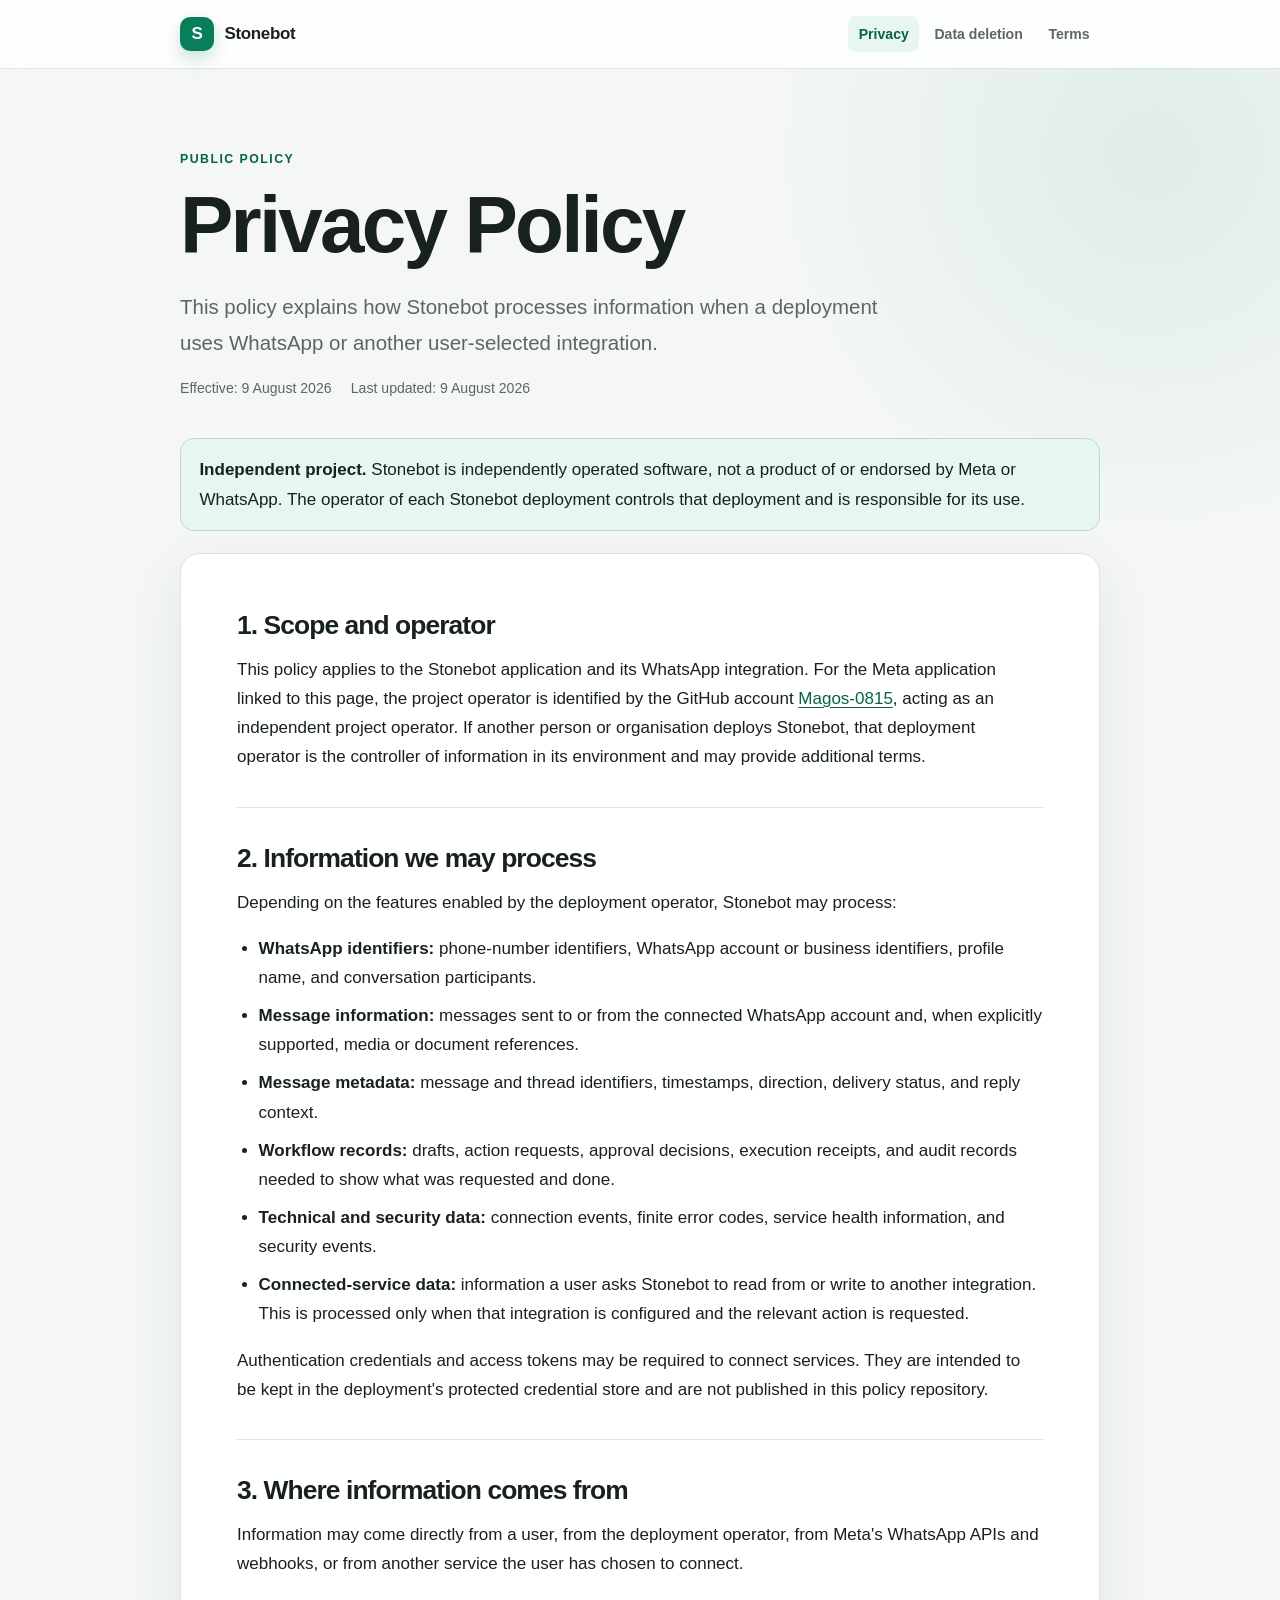
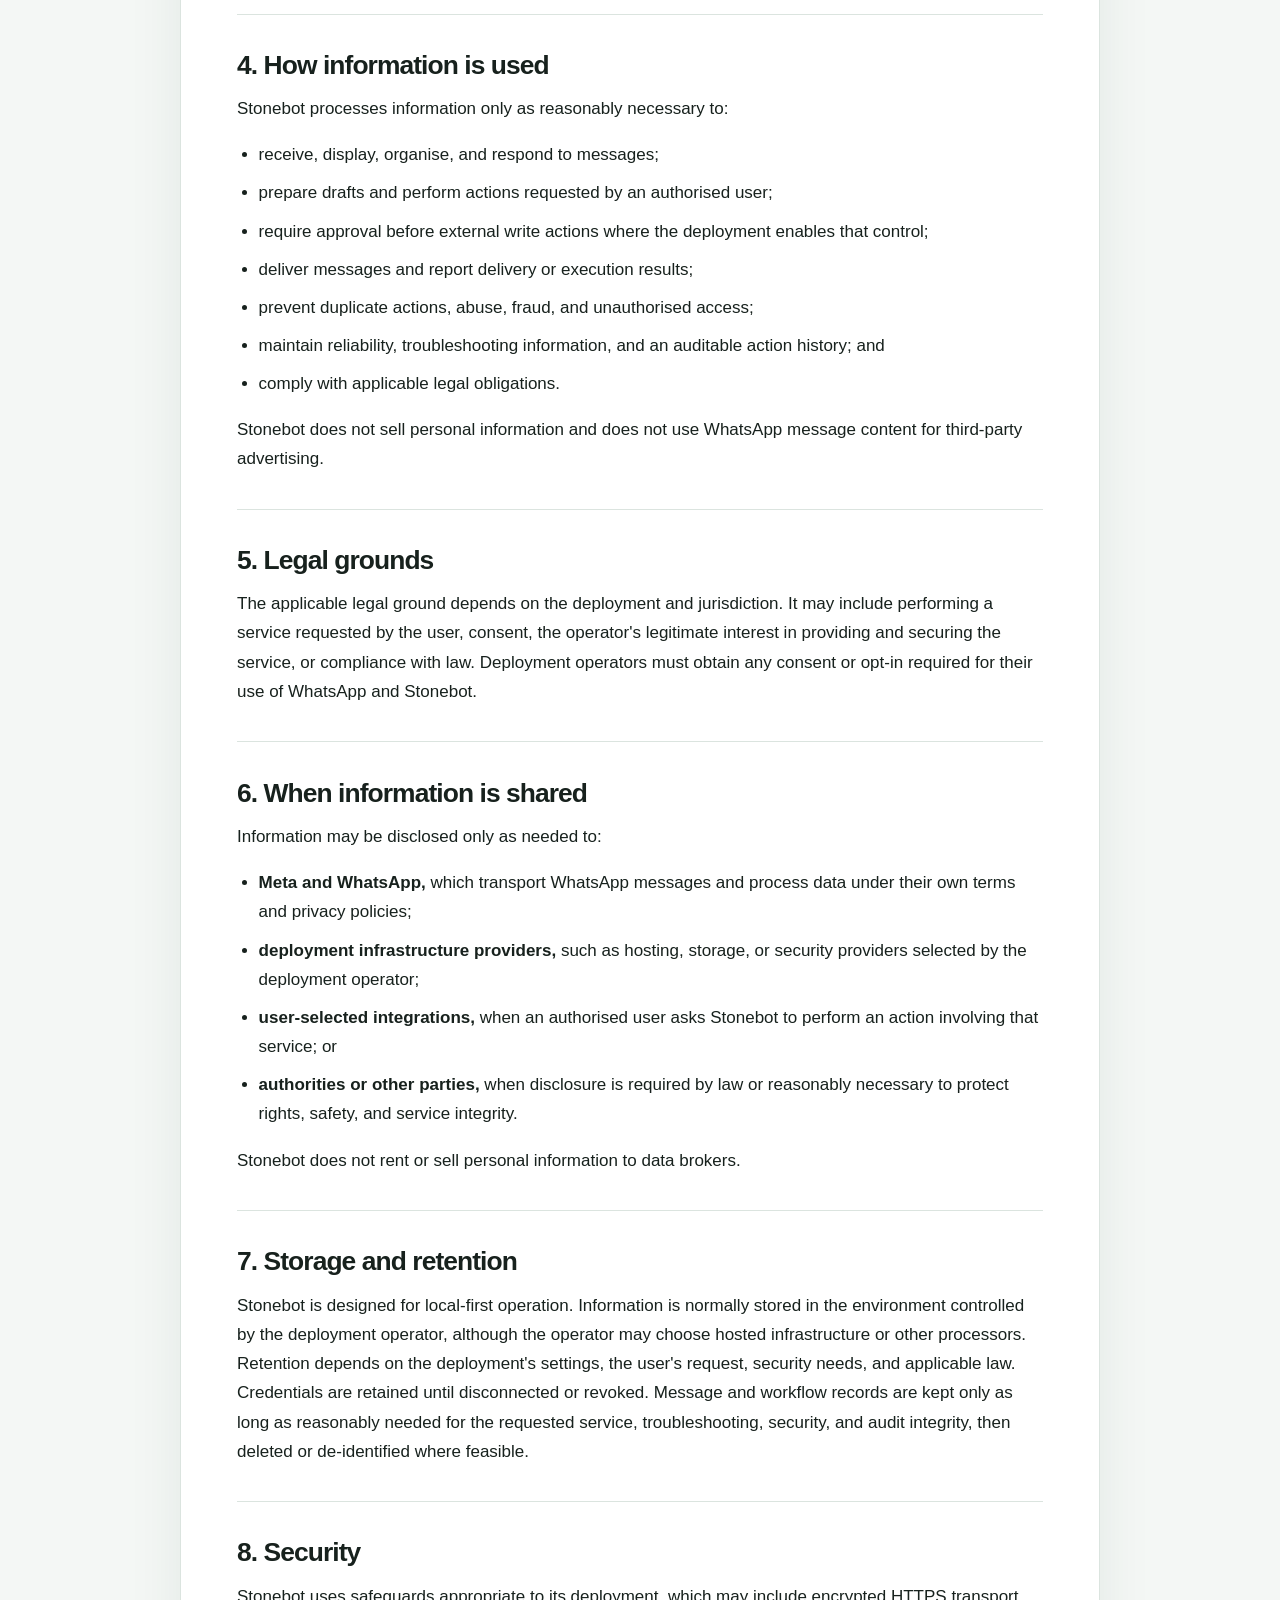
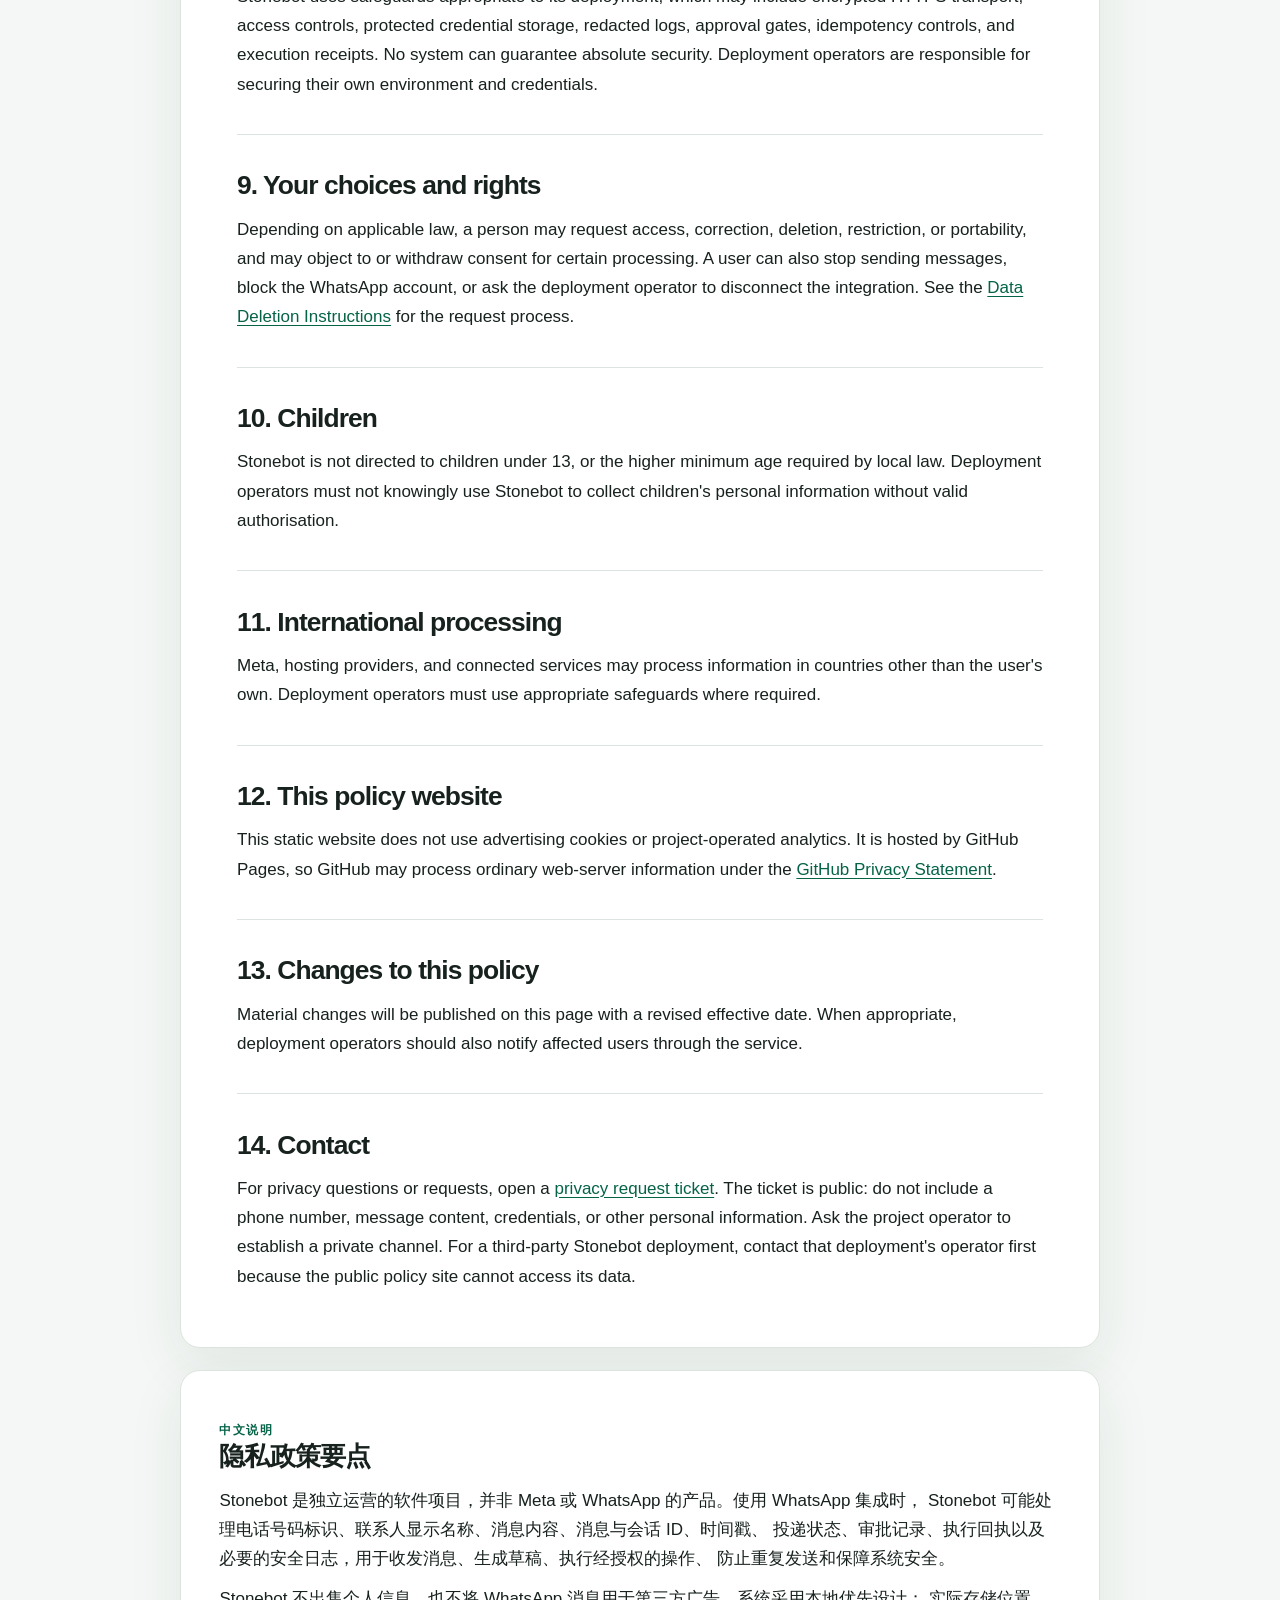
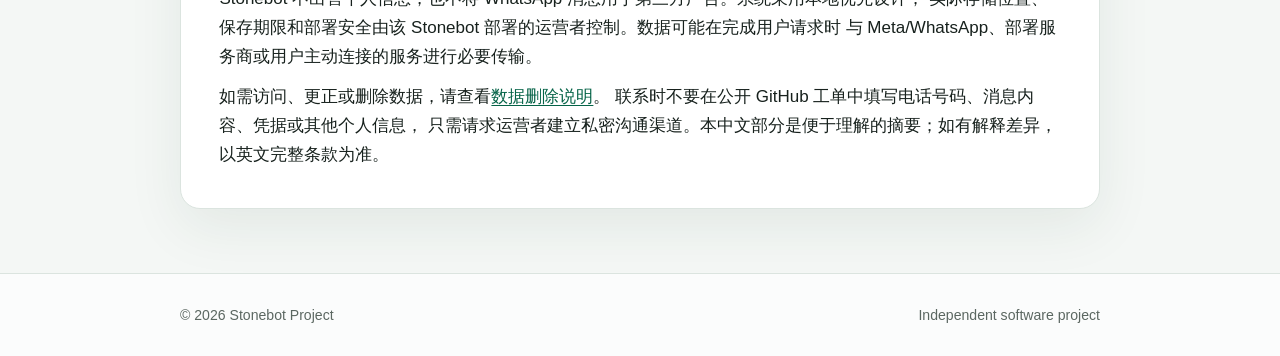
==== index.html @ bc86a034 "docs: publish Stonebot privacy policy site" ====
<!doctype html>
<html lang="en">
  <head>
    <meta charset="utf-8">
    <meta name="viewport" content="width=device-width, initial-scale=1">
    <meta name="description" content="Privacy Policy for Stonebot, including its WhatsApp integration.">
    <meta name="robots" content="index,follow">
    <title>Stonebot Privacy Policy</title>
    <link rel="icon" href="./assets/favicon.svg" type="image/svg+xml">
    <link rel="stylesheet" href="./assets/styles.css">
  </head>
  <body>
    <header class="site-header">
      <div class="shell header-inner">
        <a class="brand" href="./" aria-label="Stonebot privacy home">
          <span class="brand-mark" aria-hidden="true">S</span>
          <span>Stonebot</span>
        </a>
        <nav aria-label="Policy navigation">
          <a aria-current="page" href="./">Privacy</a>
          <a href="./data-deletion/">Data deletion</a>
          <a href="./terms/">Terms</a>
        </nav>
      </div>
    </header>

    <main class="shell">
      <section class="hero">
        <p class="eyebrow">Public policy</p>
        <h1>Privacy Policy</h1>
        <p class="lede">
          This policy explains how Stonebot processes information when a deployment uses
          WhatsApp or another user-selected integration.
        </p>
        <div class="meta-row">
          <span>Effective: 9 August 2026</span>
          <span>Last updated: 9 August 2026</span>
        </div>
      </section>

      <div class="notice" role="note">
        <strong>Independent project.</strong> Stonebot is independently operated software,
        not a product of or endorsed by Meta or WhatsApp. The operator of each Stonebot
        deployment controls that deployment and is responsible for its use.
      </div>

      <article class="policy-card">
        <section id="scope">
          <h2>1. Scope and operator</h2>
          <p>
            This policy applies to the Stonebot application and its WhatsApp integration.
            For the Meta application linked to this page, the project operator is identified
            by the GitHub account <a href="https://github.com/Magos-0815">Magos-0815</a>,
            acting as an independent project operator. If another person or organisation
            deploys Stonebot, that deployment operator is the controller of information in
            its environment and may provide additional terms.
          </p>
        </section>

        <section id="information">
          <h2>2. Information we may process</h2>
          <p>Depending on the features enabled by the deployment operator, Stonebot may process:</p>
          <ul>
            <li>
              <strong>WhatsApp identifiers:</strong> phone-number identifiers, WhatsApp account
              or business identifiers, profile name, and conversation participants.
            </li>
            <li>
              <strong>Message information:</strong> messages sent to or from the connected
              WhatsApp account and, when explicitly supported, media or document references.
            </li>
            <li>
              <strong>Message metadata:</strong> message and thread identifiers, timestamps,
              direction, delivery status, and reply context.
            </li>
            <li>
              <strong>Workflow records:</strong> drafts, action requests, approval decisions,
              execution receipts, and audit records needed to show what was requested and done.
            </li>
            <li>
              <strong>Technical and security data:</strong> connection events, finite error codes,
              service health information, and security events.
            </li>
            <li>
              <strong>Connected-service data:</strong> information a user asks Stonebot to read
              from or write to another integration. This is processed only when that integration
              is configured and the relevant action is requested.
            </li>
          </ul>
          <p>
            Authentication credentials and access tokens may be required to connect services.
            They are intended to be kept in the deployment's protected credential store and are
            not published in this policy repository.
          </p>
        </section>

        <section id="sources">
          <h2>3. Where information comes from</h2>
          <p>
            Information may come directly from a user, from the deployment operator, from Meta's
            WhatsApp APIs and webhooks, or from another service the user has chosen to connect.
          </p>
        </section>

        <section id="use">
          <h2>4. How information is used</h2>
          <p>Stonebot processes information only as reasonably necessary to:</p>
          <ul>
            <li>receive, display, organise, and respond to messages;</li>
            <li>prepare drafts and perform actions requested by an authorised user;</li>
            <li>require approval before external write actions where the deployment enables that control;</li>
            <li>deliver messages and report delivery or execution results;</li>
            <li>prevent duplicate actions, abuse, fraud, and unauthorised access;</li>
            <li>maintain reliability, troubleshooting information, and an auditable action history; and</li>
            <li>comply with applicable legal obligations.</li>
          </ul>
          <p>
            Stonebot does not sell personal information and does not use WhatsApp message content
            for third-party advertising.
          </p>
        </section>

        <section id="basis">
          <h2>5. Legal grounds</h2>
          <p>
            The applicable legal ground depends on the deployment and jurisdiction. It may include
            performing a service requested by the user, consent, the operator's legitimate interest
            in providing and securing the service, or compliance with law. Deployment operators must
            obtain any consent or opt-in required for their use of WhatsApp and Stonebot.
          </p>
        </section>

        <section id="sharing">
          <h2>6. When information is shared</h2>
          <p>Information may be disclosed only as needed to:</p>
          <ul>
            <li>
              <strong>Meta and WhatsApp,</strong> which transport WhatsApp messages and process data
              under their own terms and privacy policies;
            </li>
            <li>
              <strong>deployment infrastructure providers,</strong> such as hosting, storage, or
              security providers selected by the deployment operator;
            </li>
            <li>
              <strong>user-selected integrations,</strong> when an authorised user asks Stonebot
              to perform an action involving that service; or
            </li>
            <li>
              <strong>authorities or other parties,</strong> when disclosure is required by law or
              reasonably necessary to protect rights, safety, and service integrity.
            </li>
          </ul>
          <p>Stonebot does not rent or sell personal information to data brokers.</p>
        </section>

        <section id="storage">
          <h2>7. Storage and retention</h2>
          <p>
            Stonebot is designed for local-first operation. Information is normally stored in the
            environment controlled by the deployment operator, although the operator may choose
            hosted infrastructure or other processors. Retention depends on the deployment's settings,
            the user's request, security needs, and applicable law. Credentials are retained until
            disconnected or revoked. Message and workflow records are kept only as long as reasonably
            needed for the requested service, troubleshooting, security, and audit integrity, then
            deleted or de-identified where feasible.
          </p>
        </section>

        <section id="security">
          <h2>8. Security</h2>
          <p>
            Stonebot uses safeguards appropriate to its deployment, which may include encrypted HTTPS
            transport, access controls, protected credential storage, redacted logs, approval gates,
            idempotency controls, and execution receipts. No system can guarantee absolute security.
            Deployment operators are responsible for securing their own environment and credentials.
          </p>
        </section>

        <section id="rights">
          <h2>9. Your choices and rights</h2>
          <p>
            Depending on applicable law, a person may request access, correction, deletion,
            restriction, or portability, and may object to or withdraw consent for certain processing.
            A user can also stop sending messages, block the WhatsApp account, or ask the deployment
            operator to disconnect the integration. See the
            <a href="./data-deletion/">Data Deletion Instructions</a> for the request process.
          </p>
        </section>

        <section id="children">
          <h2>10. Children</h2>
          <p>
            Stonebot is not directed to children under 13, or the higher minimum age required by local
            law. Deployment operators must not knowingly use Stonebot to collect children's personal
            information without valid authorisation.
          </p>
        </section>

        <section id="transfers">
          <h2>11. International processing</h2>
          <p>
            Meta, hosting providers, and connected services may process information in countries other
            than the user's own. Deployment operators must use appropriate safeguards where required.
          </p>
        </section>

        <section id="site">
          <h2>12. This policy website</h2>
          <p>
            This static website does not use advertising cookies or project-operated analytics.
            It is hosted by GitHub Pages, so GitHub may process ordinary web-server information under
            the <a href="https://docs.github.com/en/site-policy/privacy-policies/github-general-privacy-statement">GitHub Privacy Statement</a>.
          </p>
        </section>

        <section id="changes">
          <h2>13. Changes to this policy</h2>
          <p>
            Material changes will be published on this page with a revised effective date. When
            appropriate, deployment operators should also notify affected users through the service.
          </p>
        </section>

        <section id="contact">
          <h2>14. Contact</h2>
          <p>
            For privacy questions or requests, open a
            <a href="https://github.com/Magos-0815/stonebot-privacy-policy/issues/new?template=privacy-request.yml">privacy request ticket</a>.
            The ticket is public: do not include a phone number, message content, credentials, or other
            personal information. Ask the project operator to establish a private channel. For a
            third-party Stonebot deployment, contact that deployment's operator first because the
            public policy site cannot access its data.
          </p>
        </section>
      </article>

      <section class="translation" lang="zh-Hans" aria-labelledby="zh-summary">
        <p class="eyebrow">中文说明</p>
        <h2 id="zh-summary">隐私政策要点</h2>
        <p>
          Stonebot 是独立运营的软件项目，并非 Meta 或 WhatsApp 的产品。使用 WhatsApp 集成时，
          Stonebot 可能处理电话号码标识、联系人显示名称、消息内容、消息与会话 ID、时间戳、
          投递状态、审批记录、执行回执以及必要的安全日志，用于收发消息、生成草稿、执行经授权的操作、
          防止重复发送和保障系统安全。
        </p>
        <p>
          Stonebot 不出售个人信息，也不将 WhatsApp 消息用于第三方广告。系统采用本地优先设计；
          实际存储位置、保存期限和部署安全由该 Stonebot 部署的运营者控制。数据可能在完成用户请求时
          与 Meta/WhatsApp、部署服务商或用户主动连接的服务进行必要传输。
        </p>
        <p>
          如需访问、更正或删除数据，请查看<a href="./data-deletion/">数据删除说明</a>。
          联系时不要在公开 GitHub 工单中填写电话号码、消息内容、凭据或其他个人信息，
          只需请求运营者建立私密沟通渠道。本中文部分是便于理解的摘要；如有解释差异，以英文完整条款为准。
        </p>
      </section>
    </main>

    <footer>
      <div class="shell footer-inner">
        <span>© 2026 Stonebot Project</span>
        <span>Independent software project</span>
      </div>
    </footer>
  </body>
</html>
---- assets/styles.css ----
:root {
  color-scheme: light;
  --ink: #17211d;
  --muted: #5b6761;
  --line: #dbe4df;
  --paper: #ffffff;
  --canvas: #f4f7f5;
  --green: #087f5b;
  --green-dark: #056347;
  --green-soft: #e7f6ef;
  --amber-soft: #fff7df;
  --amber-line: #efd585;
  --shadow: 0 18px 55px rgba(25, 58, 44, 0.08);
}

* {
  box-sizing: border-box;
}

html {
  scroll-behavior: smooth;
}

body {
  margin: 0;
  color: var(--ink);
  background:
    radial-gradient(circle at 90% 3%, rgba(8, 127, 91, 0.09), transparent 24rem),
    var(--canvas);
  font-family: Inter, ui-sans-serif, -apple-system, BlinkMacSystemFont, "Segoe UI", sans-serif;
  font-size: 17px;
  line-height: 1.72;
}

a {
  color: var(--green-dark);
  text-underline-offset: 0.18em;
}

a:hover {
  color: var(--green);
}

.shell {
  width: min(calc(100% - 2rem), 920px);
  margin-inline: auto;
}

.site-header {
  position: sticky;
  z-index: 10;
  top: 0;
  border-bottom: 1px solid rgba(219, 228, 223, 0.9);
  background: rgba(255, 255, 255, 0.88);
  backdrop-filter: blur(14px);
}

.header-inner {
  display: flex;
  min-height: 68px;
  align-items: center;
  justify-content: space-between;
  gap: 1rem;
}

.brand {
  display: inline-flex;
  align-items: center;
  gap: 0.65rem;
  color: var(--ink);
  font-weight: 760;
  letter-spacing: -0.02em;
  text-decoration: none;
}

.brand-mark {
  display: inline-grid;
  width: 34px;
  height: 34px;
  place-items: center;
  border-radius: 10px;
  color: white;
  background: var(--green);
  box-shadow: 0 8px 18px rgba(8, 127, 91, 0.22);
}

nav {
  display: flex;
  align-items: center;
  gap: 0.3rem;
}

nav a {
  padding: 0.4rem 0.65rem;
  border-radius: 8px;
  color: var(--muted);
  font-size: 0.88rem;
  font-weight: 650;
  text-decoration: none;
}

nav a:hover,
nav a[aria-current="page"] {
  color: var(--green-dark);
  background: var(--green-soft);
}

.hero {
  padding: 5rem 0 2.4rem;
}

.hero.compact {
  padding-top: 4rem;
}

.eyebrow {
  margin: 0 0 0.45rem;
  color: var(--green-dark);
  font-size: 0.77rem;
  font-weight: 800;
  letter-spacing: 0.12em;
  text-transform: uppercase;
}

h1,
h2 {
  line-height: 1.2;
  letter-spacing: -0.035em;
}

h1 {
  max-width: 760px;
  margin: 0;
  font-size: clamp(2.6rem, 8vw, 5rem);
  font-weight: 790;
}

h2 {
  margin: 0 0 0.8rem;
  font-size: clamp(1.35rem, 3vw, 1.65rem);
}

.lede {
  max-width: 720px;
  margin: 1rem 0;
  color: var(--muted);
  font-size: clamp(1.05rem, 2.4vw, 1.28rem);
}

.meta-row {
  display: flex;
  flex-wrap: wrap;
  gap: 0.4rem 1.2rem;
  color: var(--muted);
  font-size: 0.88rem;
}

.notice {
  margin-bottom: 1.4rem;
  padding: 1rem 1.15rem;
  border: 1px solid #b9ddcc;
  border-radius: 14px;
  background: var(--green-soft);
}

.notice.warning {
  border-color: var(--amber-line);
  background: var(--amber-soft);
}

.policy-card,
.translation {
  border: 1px solid var(--line);
  border-radius: 20px;
  background: var(--paper);
  box-shadow: var(--shadow);
}

.policy-card {
  padding: clamp(1.3rem, 5vw, 3.5rem);
}

.policy-card section + section {
  padding-top: 2.2rem;
  border-top: 1px solid var(--line);
  margin-top: 2.2rem;
}

.policy-card p,
.translation p {
  margin: 0.65rem 0 0;
}

ul,
ol {
  padding-left: 1.35rem;
}

li + li {
  margin-top: 0.55rem;
}

.steps section {
  position: relative;
}

.button-link {
  display: inline-block;
  margin: 0.55rem 0.25rem 0.55rem 0;
  padding: 0.55rem 0.85rem;
  border-radius: 10px;
  color: white;
  background: var(--green-dark);
  font-weight: 720;
  text-decoration: none;
}

.button-link:hover {
  color: white;
  background: var(--green);
}

.translation {
  margin: 1.4rem 0 4rem;
  padding: clamp(1.3rem, 4vw, 2.4rem);
}

footer {
  border-top: 1px solid var(--line);
  color: var(--muted);
  background: rgba(255, 255, 255, 0.7);
  font-size: 0.88rem;
}

.footer-inner {
  display: flex;
  min-height: 82px;
  align-items: center;
  justify-content: space-between;
  gap: 1rem;
}

@media (max-width: 640px) {
  body {
    font-size: 16px;
  }

  .header-inner {
    align-items: flex-start;
    flex-direction: column;
    padding-block: 0.75rem;
  }

  nav {
    width: 100%;
    overflow-x: auto;
    white-space: nowrap;
  }

  nav a {
    padding-left: 0;
    padding-right: 0.8rem;
    background: transparent !important;
  }

  .hero {
    padding-top: 3.2rem;
  }

  .footer-inner {
    align-items: flex-start;
    flex-direction: column;
    justify-content: center;
  }
}

@media print {
  .site-header {
    position: static;
  }

  body {
    background: white;
  }

  .policy-card,
  .translation {
    border: 0;
    box-shadow: none;
  }
}
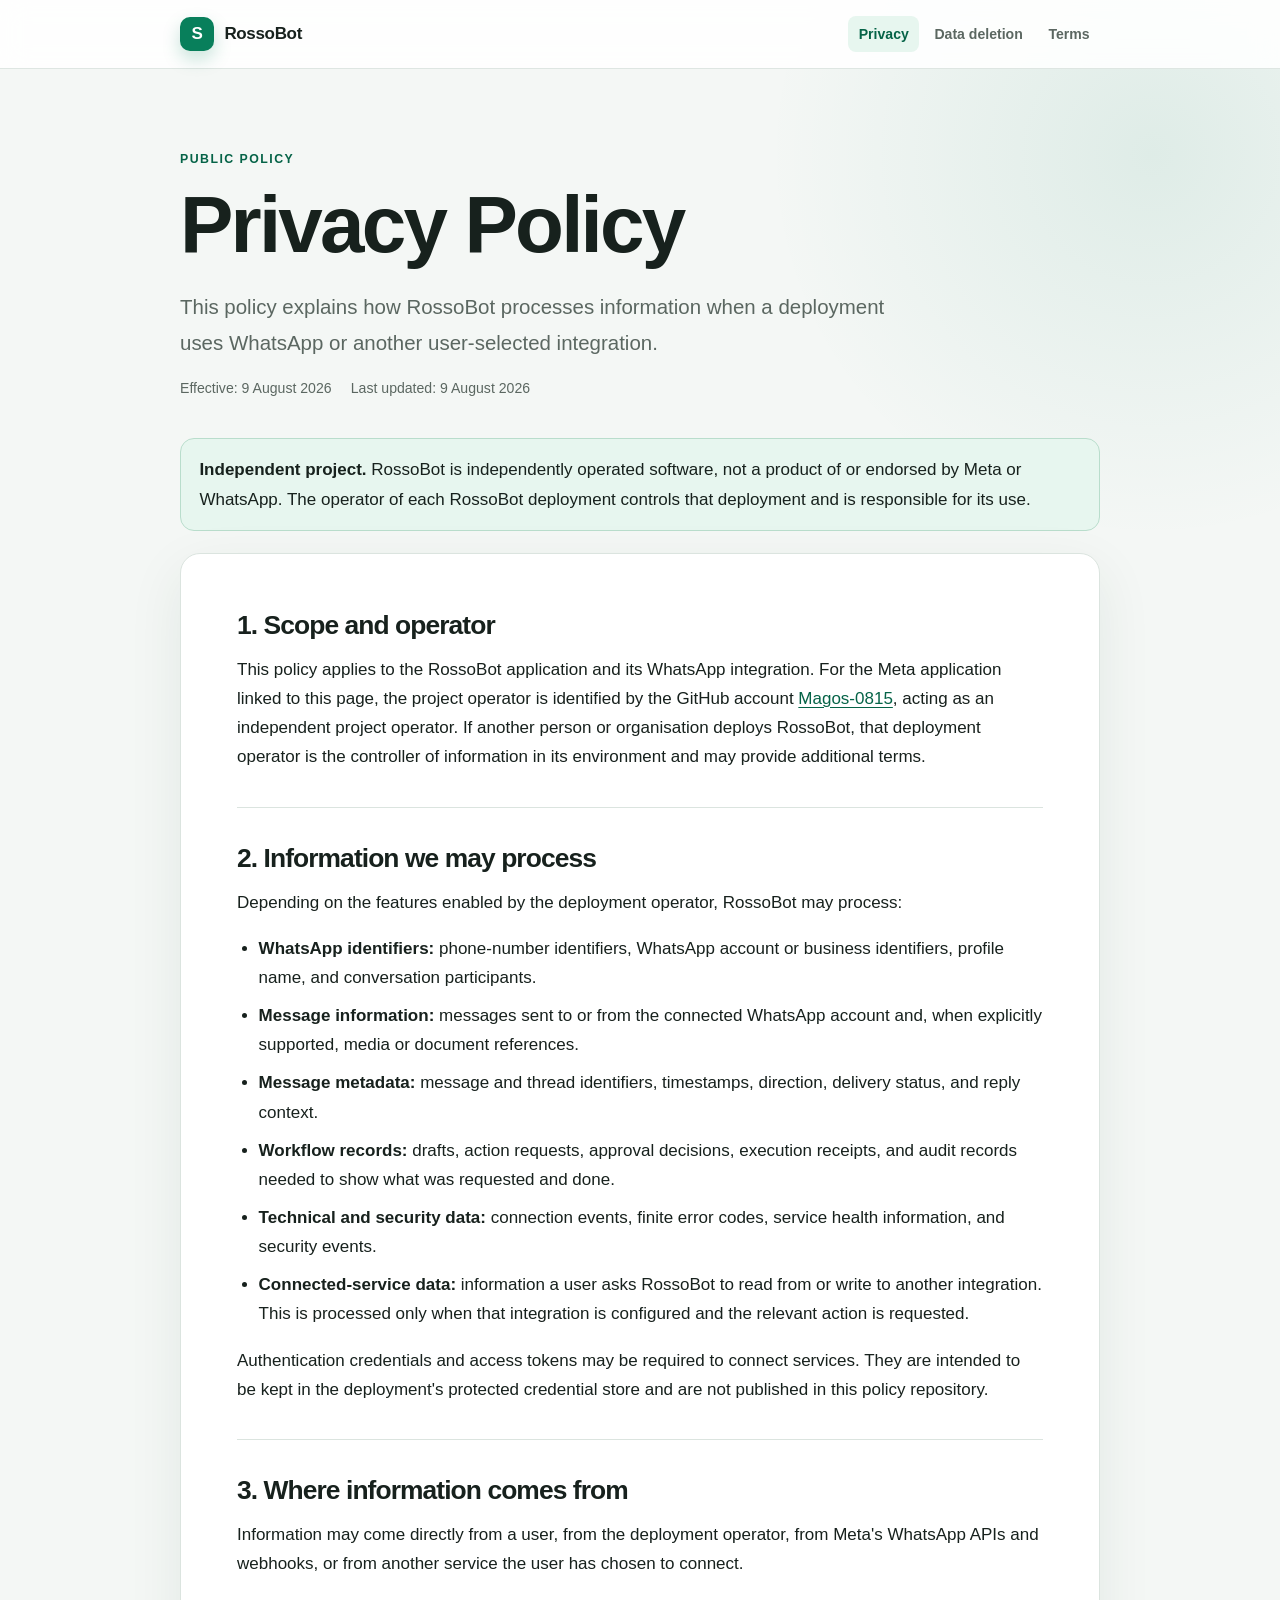
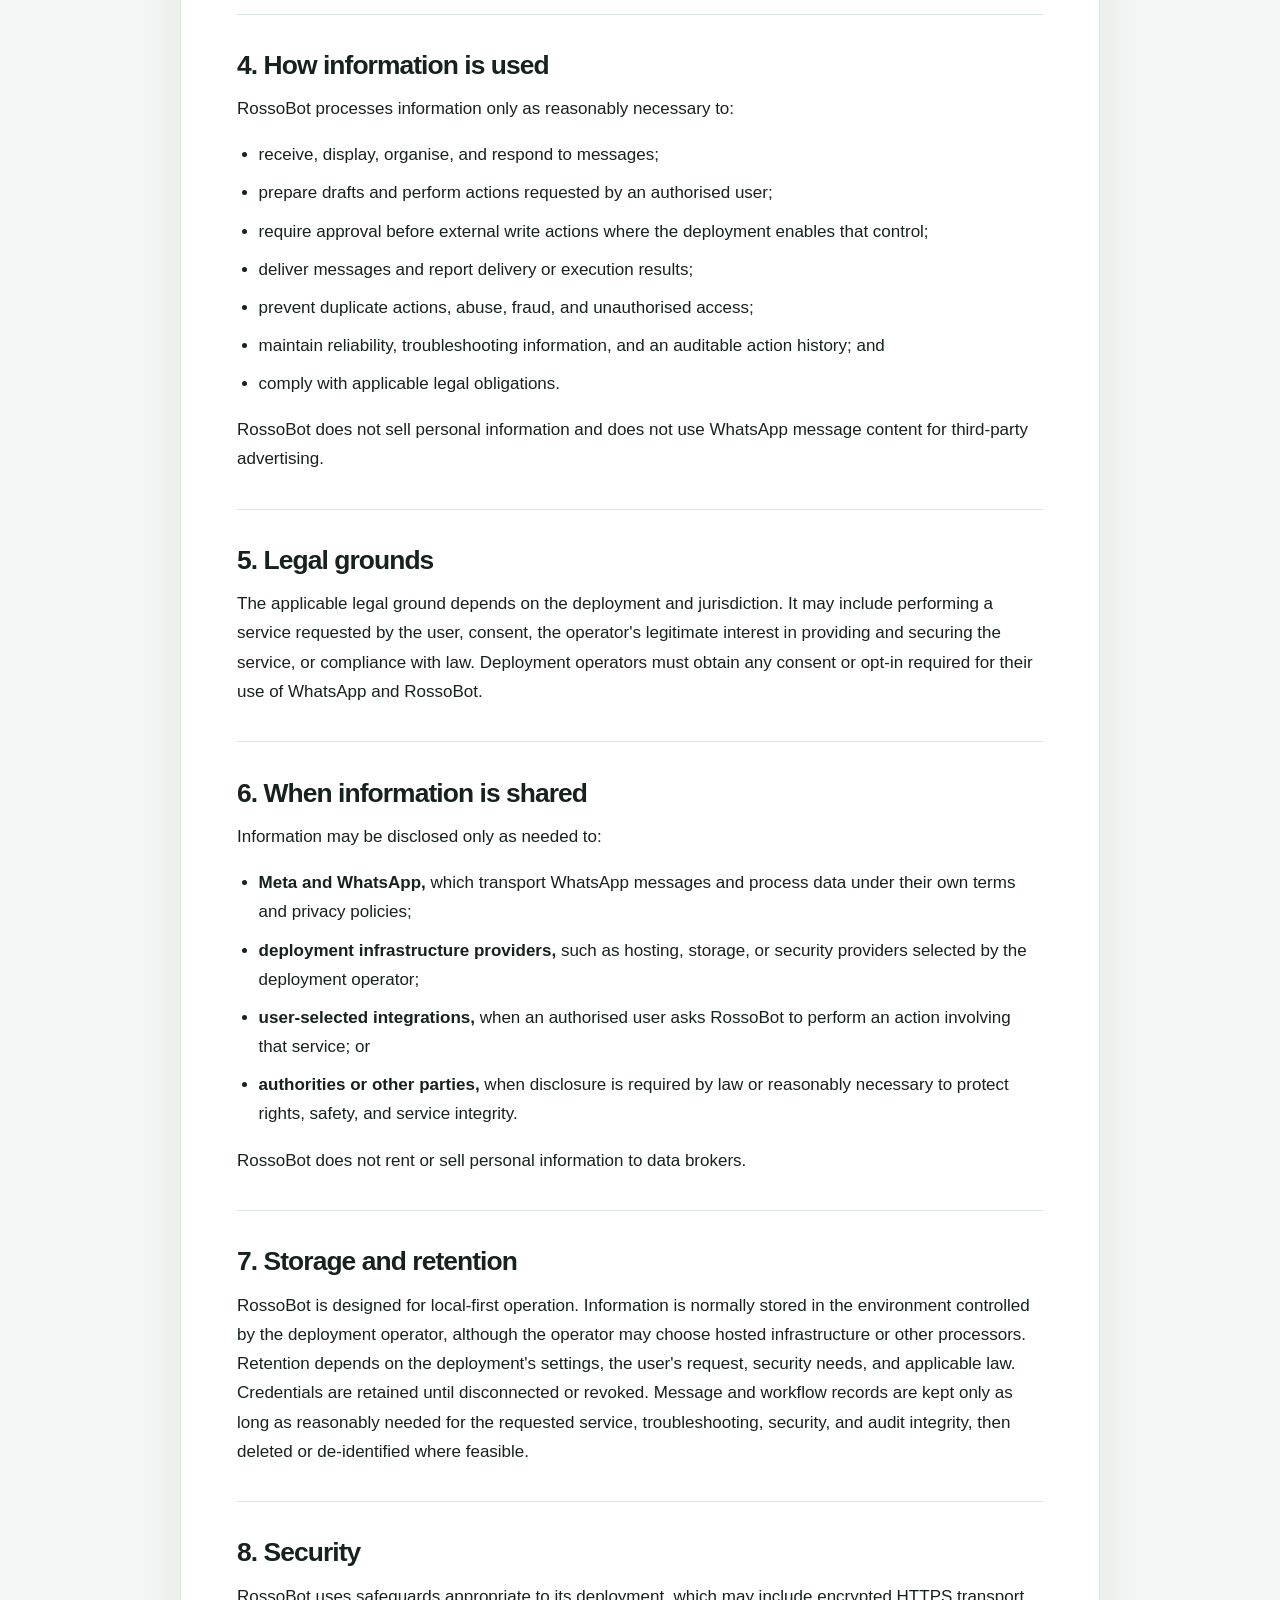
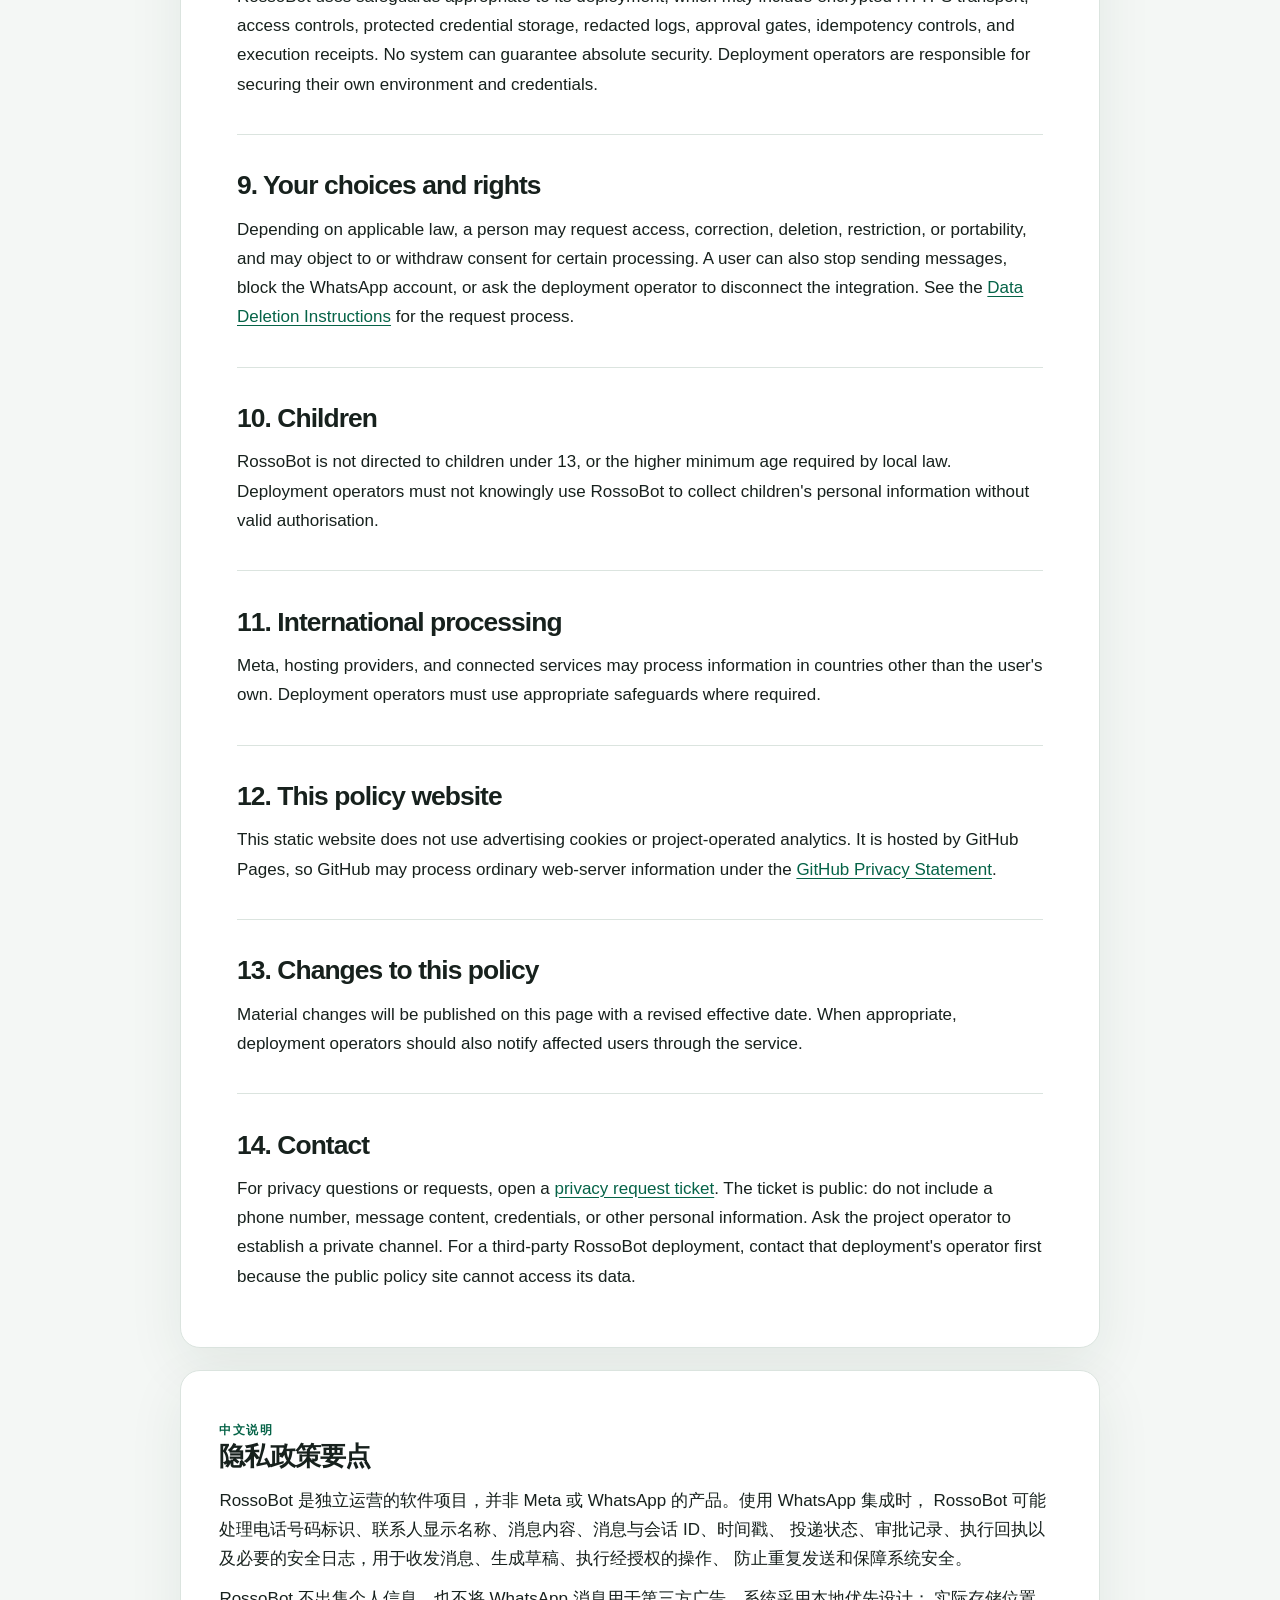
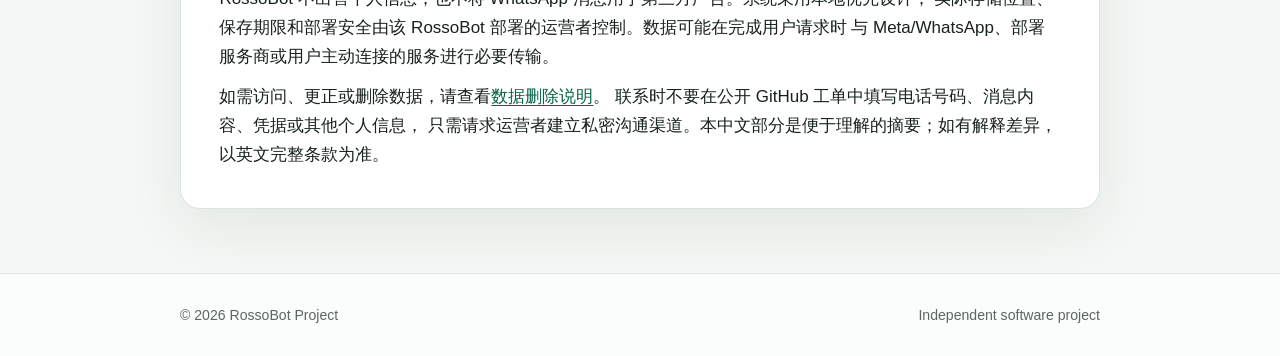
==== commit c18fd27a: "docs: rebrand privacy site as RossoBot" ====
--- a/index.html
+++ b/index.html
@@ -3,18 +3,18 @@
   <head>
     <meta charset="utf-8">
     <meta name="viewport" content="width=device-width, initial-scale=1">
-    <meta name="description" content="Privacy Policy for Stonebot, including its WhatsApp integration.">
+    <meta name="description" content="Privacy Policy for RossoBot, including its WhatsApp integration.">
     <meta name="robots" content="index,follow">
-    <title>Stonebot Privacy Policy</title>
+    <title>RossoBot Privacy Policy</title>
     <link rel="icon" href="./assets/favicon.svg" type="image/svg+xml">
     <link rel="stylesheet" href="./assets/styles.css">
   </head>
   <body>
     <header class="site-header">
       <div class="shell header-inner">
-        <a class="brand" href="./" aria-label="Stonebot privacy home">
+        <a class="brand" href="./" aria-label="RossoBot privacy home">
           <span class="brand-mark" aria-hidden="true">S</span>
-          <span>Stonebot</span>
+          <span>RossoBot</span>
         </a>
         <nav aria-label="Policy navigation">
           <a aria-current="page" href="./">Privacy</a>
@@ -29,7 +29,7 @@
         <p class="eyebrow">Public policy</p>
         <h1>Privacy Policy</h1>
         <p class="lede">
-          This policy explains how Stonebot processes information when a deployment uses
+          This policy explains how RossoBot processes information when a deployment uses
           WhatsApp or another user-selected integration.
         </p>
         <div class="meta-row">
@@ -39,8 +39,8 @@
       </section>
 
       <div class="notice" role="note">
-        <strong>Independent project.</strong> Stonebot is independently operated software,
-        not a product of or endorsed by Meta or WhatsApp. The operator of each Stonebot
+        <strong>Independent project.</strong> RossoBot is independently operated software,
+        not a product of or endorsed by Meta or WhatsApp. The operator of each RossoBot
         deployment controls that deployment and is responsible for its use.
       </div>
 
@@ -48,18 +48,18 @@
         <section id="scope">
           <h2>1. Scope and operator</h2>
           <p>
-            This policy applies to the Stonebot application and its WhatsApp integration.
+            This policy applies to the RossoBot application and its WhatsApp integration.
             For the Meta application linked to this page, the project operator is identified
             by the GitHub account <a href="https://github.com/Magos-0815">Magos-0815</a>,
             acting as an independent project operator. If another person or organisation
-            deploys Stonebot, that deployment operator is the controller of information in
+            deploys RossoBot, that deployment operator is the controller of information in
             its environment and may provide additional terms.
           </p>
         </section>
 
         <section id="information">
           <h2>2. Information we may process</h2>
-          <p>Depending on the features enabled by the deployment operator, Stonebot may process:</p>
+          <p>Depending on the features enabled by the deployment operator, RossoBot may process:</p>
           <ul>
             <li>
               <strong>WhatsApp identifiers:</strong> phone-number identifiers, WhatsApp account
@@ -82,7 +82,7 @@
               service health information, and security events.
             </li>
             <li>
-              <strong>Connected-service data:</strong> information a user asks Stonebot to read
+              <strong>Connected-service data:</strong> information a user asks RossoBot to read
               from or write to another integration. This is processed only when that integration
               is configured and the relevant action is requested.
             </li>
@@ -104,7 +104,7 @@
 
         <section id="use">
           <h2>4. How information is used</h2>
-          <p>Stonebot processes information only as reasonably necessary to:</p>
+          <p>RossoBot processes information only as reasonably necessary to:</p>
           <ul>
             <li>receive, display, organise, and respond to messages;</li>
             <li>prepare drafts and perform actions requested by an authorised user;</li>
@@ -115,7 +115,7 @@
             <li>comply with applicable legal obligations.</li>
           </ul>
           <p>
-            Stonebot does not sell personal information and does not use WhatsApp message content
+            RossoBot does not sell personal information and does not use WhatsApp message content
             for third-party advertising.
           </p>
         </section>
@@ -126,7 +126,7 @@
             The applicable legal ground depends on the deployment and jurisdiction. It may include
             performing a service requested by the user, consent, the operator's legitimate interest
             in providing and securing the service, or compliance with law. Deployment operators must
-            obtain any consent or opt-in required for their use of WhatsApp and Stonebot.
+            obtain any consent or opt-in required for their use of WhatsApp and RossoBot.
           </p>
         </section>
 
@@ -143,7 +143,7 @@
               security providers selected by the deployment operator;
             </li>
             <li>
-              <strong>user-selected integrations,</strong> when an authorised user asks Stonebot
+              <strong>user-selected integrations,</strong> when an authorised user asks RossoBot
               to perform an action involving that service; or
             </li>
             <li>
@@ -151,13 +151,13 @@
               reasonably necessary to protect rights, safety, and service integrity.
             </li>
           </ul>
-          <p>Stonebot does not rent or sell personal information to data brokers.</p>
+          <p>RossoBot does not rent or sell personal information to data brokers.</p>
         </section>
 
         <section id="storage">
           <h2>7. Storage and retention</h2>
           <p>
-            Stonebot is designed for local-first operation. Information is normally stored in the
+            RossoBot is designed for local-first operation. Information is normally stored in the
             environment controlled by the deployment operator, although the operator may choose
             hosted infrastructure or other processors. Retention depends on the deployment's settings,
             the user's request, security needs, and applicable law. Credentials are retained until
@@ -170,7 +170,7 @@
         <section id="security">
           <h2>8. Security</h2>
           <p>
-            Stonebot uses safeguards appropriate to its deployment, which may include encrypted HTTPS
+            RossoBot uses safeguards appropriate to its deployment, which may include encrypted HTTPS
             transport, access controls, protected credential storage, redacted logs, approval gates,
             idempotency controls, and execution receipts. No system can guarantee absolute security.
             Deployment operators are responsible for securing their own environment and credentials.
@@ -191,8 +191,8 @@
         <section id="children">
           <h2>10. Children</h2>
           <p>
-            Stonebot is not directed to children under 13, or the higher minimum age required by local
-            law. Deployment operators must not knowingly use Stonebot to collect children's personal
+            RossoBot is not directed to children under 13, or the higher minimum age required by local
+            law. Deployment operators must not knowingly use RossoBot to collect children's personal
             information without valid authorisation.
           </p>
         </section>
@@ -226,10 +226,10 @@
           <h2>14. Contact</h2>
           <p>
             For privacy questions or requests, open a
-            <a href="https://github.com/Magos-0815/stonebot-privacy-policy/issues/new?template=privacy-request.yml">privacy request ticket</a>.
+            <a href="https://github.com/Magos-0815/RossoBot-privacy-policy/issues/new?template=privacy-request.yml">privacy request ticket</a>.
             The ticket is public: do not include a phone number, message content, credentials, or other
             personal information. Ask the project operator to establish a private channel. For a
-            third-party Stonebot deployment, contact that deployment's operator first because the
+            third-party RossoBot deployment, contact that deployment's operator first because the
             public policy site cannot access its data.
           </p>
         </section>
@@ -239,14 +239,14 @@
         <p class="eyebrow">中文说明</p>
         <h2 id="zh-summary">隐私政策要点</h2>
         <p>
-          Stonebot 是独立运营的软件项目，并非 Meta 或 WhatsApp 的产品。使用 WhatsApp 集成时，
-          Stonebot 可能处理电话号码标识、联系人显示名称、消息内容、消息与会话 ID、时间戳、
+          RossoBot 是独立运营的软件项目，并非 Meta 或 WhatsApp 的产品。使用 WhatsApp 集成时，
+          RossoBot 可能处理电话号码标识、联系人显示名称、消息内容、消息与会话 ID、时间戳、
           投递状态、审批记录、执行回执以及必要的安全日志，用于收发消息、生成草稿、执行经授权的操作、
           防止重复发送和保障系统安全。
         </p>
         <p>
-          Stonebot 不出售个人信息，也不将 WhatsApp 消息用于第三方广告。系统采用本地优先设计；
-          实际存储位置、保存期限和部署安全由该 Stonebot 部署的运营者控制。数据可能在完成用户请求时
+          RossoBot 不出售个人信息，也不将 WhatsApp 消息用于第三方广告。系统采用本地优先设计；
+          实际存储位置、保存期限和部署安全由该 RossoBot 部署的运营者控制。数据可能在完成用户请求时
           与 Meta/WhatsApp、部署服务商或用户主动连接的服务进行必要传输。
         </p>
         <p>
@@ -259,7 +259,7 @@
 
     <footer>
       <div class="shell footer-inner">
-        <span>© 2026 Stonebot Project</span>
+        <span>© 2026 RossoBot Project</span>
         <span>Independent software project</span>
       </div>
     </footer>
